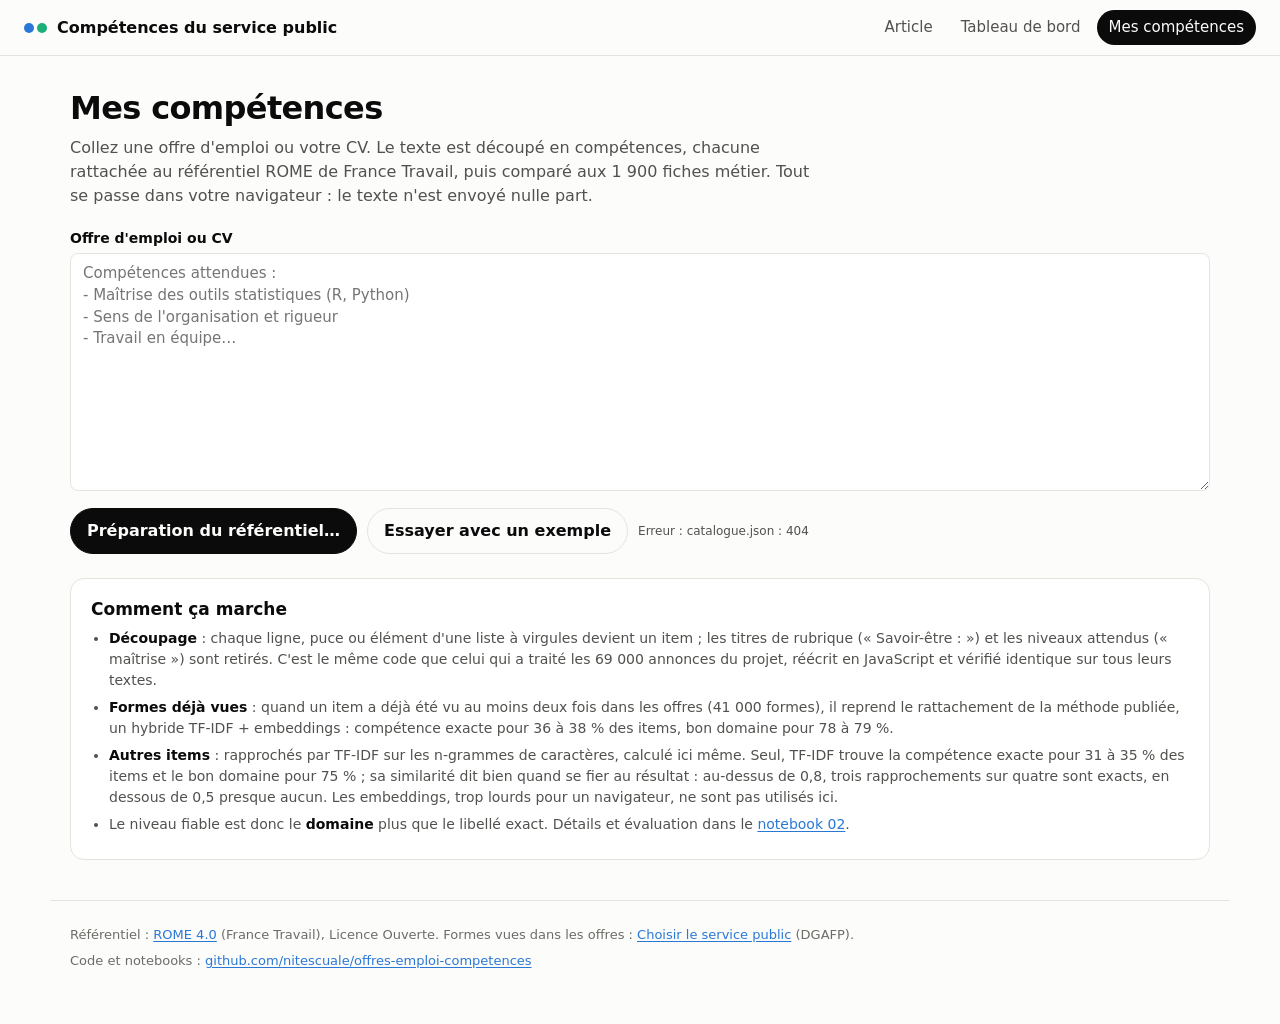
==== site/outil.html @ 9ccea57e "Site : article, tableau de bord par métier et territoire, outil « Mes compétences » (étape 7) Co-Aut" ====
<!doctype html>
<html lang="fr">
<head>
  <meta charset="utf-8">
  <meta name="viewport" content="width=device-width, initial-scale=1">
  <title>Mes compétences · Compétences du service public</title>
  <meta name="description" content="Collez une offre d'emploi ou votre CV : les compétences sont repérées et rattachées au référentiel ROME directement dans votre navigateur, avec les fiches métier les plus proches.">
  <link rel="icon" href="favicon.svg" type="image/svg+xml">
  <link rel="stylesheet" href="css/style.css">
  <link rel="stylesheet" href="css/outil.css">
</head>
<body>
  <header class="entete">
    <a class="marque" href="index.html"><span class="pastilles"><i style="background:var(--bleu)"></i><i style="background:var(--aqua)"></i></span><span class="titre">Compétences du service public</span></a>
    <nav>
      <a href="index.html">Article</a>
      <a href="tableau.html">Tableau de bord</a>
      <a href="outil.html" aria-current="page">Mes compétences</a>
    </nav>
  </header>

  <main class="outil">
    <div class="tete">
      <h1>Mes compétences</h1>
      <p class="discret">Collez une offre d'emploi ou votre CV. Le texte est découpé en compétences, chacune rattachée au référentiel ROME de France Travail, puis comparé aux <span id="nb-fiches">1 900</span> fiches métier. Tout se passe dans votre navigateur : le texte n'est envoyé nulle part.</p>
    </div>

    <form id="formulaire" class="saisie">
      <label for="texte">Offre d'emploi ou CV</label>
      <textarea id="texte" rows="10" placeholder="Compétences attendues :&#10;- Maîtrise des outils statistiques (R, Python)&#10;- Sens de l'organisation et rigueur&#10;- Travail en équipe…"></textarea>
      <div class="actions">
        <button class="bouton" type="submit" id="extraire" disabled>Préparation du référentiel…</button>
        <button class="bouton secondaire" type="button" id="exemple">Essayer avec un exemple</button>
        <span class="tres-petit discret" id="etat" aria-live="polite"></span>
      </div>
    </form>

    <div id="resultats" hidden>
      <p class="bilan" id="bilan" aria-live="polite"></p>
      <div class="grille">
        <section class="panneau">
          <h2>Compétences repérées</h2>
          <p class="sous-titre">Chaque ligne du texte et le libellé ROME le plus proche.</p>
          <div id="items"></div>
          <details id="details-incertains" class="incertains" hidden>
            <summary id="resume-incertains"></summary>
            <div id="incertains"></div>
          </details>
        </section>
        <div class="colonne">
          <section class="panneau">
            <h2>Par domaine</h2>
            <p class="sous-titre">Nombre de compétences repérées, hors rapprochements incertains.</p>
            <div id="domaines" class="barres"></div>
          </section>
          <section class="panneau">
            <h2>Fiches métier les plus proches</h2>
            <p class="sous-titre">Fiches ROME qui partagent le plus de compétences avec le texte, les plus rares comptant davantage. Les savoir-être demandés partout (rigueur, travail en équipe…) ne comptent pas.</p>
            <div id="fiches"></div>
          </section>
        </div>
      </div>
    </div>

    <section class="panneau methode">
      <h2>Comment ça marche</h2>
      <ul>
        <li><b>Découpage</b> : chaque ligne, puce ou élément d'une liste à virgules devient un item ; les titres de rubrique (« Savoir-être : ») et les niveaux attendus (« maîtrise ») sont retirés. C'est le même code que celui qui a traité les 69 000 annonces du projet, réécrit en JavaScript et vérifié identique sur tous leurs textes.</li>
        <li><b>Formes déjà vues</b> : quand un item a déjà été vu au moins deux fois dans les offres (<span id="nb-formes">41 000</span> formes), il reprend le rattachement de la méthode publiée, un hybride TF-IDF + embeddings : compétence exacte pour 36 à 38 % des items, bon domaine pour 78 à 79 %.</li>
        <li><b>Autres items</b> : rapprochés par TF-IDF sur les n-grammes de caractères, calculé ici même. Seul, TF-IDF trouve la compétence exacte pour 31 à 35 % des items et le bon domaine pour 75 % ; sa similarité dit bien quand se fier au résultat : au-dessus de 0,8, trois rapprochements sur quatre sont exacts, en dessous de 0,5 presque aucun. Les embeddings, trop lourds pour un navigateur, ne sont pas utilisés ici.</li>
        <li>Le niveau fiable est donc le <b>domaine</b> plus que le libellé exact. Détails et évaluation dans le <a href="https://github.com/nitescuale/offres-emploi-competences/blob/main/notebooks/02_competences.ipynb">notebook 02</a>.</li>
      </ul>
    </section>
  </main>

  <footer class="pied">
    <p>Référentiel : <a href="https://www.data.gouv.fr/datasets/repertoire-operationnel-des-metiers-et-des-emplois-rome">ROME 4.0</a> (France Travail), Licence Ouverte. Formes vues dans les offres : <a href="https://www.data.gouv.fr/datasets/les-offres-diffusees-sur-choisir-le-service-public">Choisir le service public</a> (DGAFP).</p>
    <p>Code et notebooks : <a href="https://github.com/nitescuale/offres-emploi-competences">github.com/nitescuale/offres-emploi-competences</a></p>
  </footer>

  <script src="js/commun.js"></script>
  <script src="js/outil.js"></script>
</body>
</html>
---- site/css/style.css ----
/* Quelles compétences demande le service public ? Feuille de style commune aux pages du site. */

:root {
  --fond: #fcfcfb;
  --surface: #ffffff;
  --surface-2: #f4f3ef;
  --texte: #0b0b0b;
  --texte-2: #52514e;
  --texte-3: #6e6c67;
  --grille: #e4e3df;
  --bleu: #2a78d6;
  --orange: #eb6834;
  --aqua: #1baf7a;
  --rouge: #c8402a;
  --bleu-pale: #cde2fb;
  --alerte-fond: #fdf0e8;
  --alerte-texte: #8a3a16;
  --rayon: 10px;
  --ombre: 0 1px 2px rgba(11, 11, 11, 0.06), 0 4px 16px rgba(11, 11, 11, 0.06);
  --entete: rgba(252, 252, 251, 0.92);
  --sans: system-ui, -apple-system, "Segoe UI", Roboto, "Helvetica Neue", Arial, sans-serif;
  --serif: "Iowan Old Style", "Charter", "Source Serif Pro", Georgia, "Times New Roman", serif;
  color-scheme: light;
}

/* Mode sombre : mêmes teintes, pas d'inversion automatique (palette de référence, pas sombres) */
@media (prefers-color-scheme: dark) {
  :root {
    --fond: #121211;
    --surface: #1a1a19;
    --surface-2: #242422;
    --texte: #f0efec;
    --texte-2: #c3c2b7;
    --texte-3: #9a988f;
    --grille: #33332f;
    --bleu: #3987e5;
    --orange: #d95926;
    --aqua: #199e70;
    --rouge: #e66767;
    --bleu-pale: #1c3557;
    --alerte-fond: #3a2418;
    --alerte-texte: #f2b797;
    --ombre: 0 1px 2px rgba(0, 0, 0, 0.4), 0 4px 16px rgba(0, 0, 0, 0.3);
    --entete: rgba(18, 18, 17, 0.92);
    color-scheme: dark;
  }
}

* { box-sizing: border-box; }
html { -webkit-text-size-adjust: 100%; }
body {
  margin: 0;
  background: var(--fond);
  color: var(--texte);
  font-family: var(--sans);
  font-size: 16px;
  line-height: 1.5;
}
a { color: var(--bleu); text-underline-offset: 2px; }
a:hover { text-decoration-thickness: 2px; }
[hidden] { display: none !important; }

/* En-tête */
.entete {
  position: sticky;
  top: 0;
  z-index: 1000;
  display: flex;
  align-items: center;
  gap: 24px;
  padding: 0 24px;
  height: 56px;
  background: var(--entete);
  backdrop-filter: blur(8px);
  border-bottom: 1px solid var(--grille);
}
.entete .marque { display: flex; align-items: center; gap: 10px; font-weight: 700; color: var(--texte); text-decoration: none; white-space: nowrap; }
.entete .marque .pastilles { display: inline-flex; gap: 3px; }
.entete .marque .pastilles i { width: 10px; height: 10px; border-radius: 50%; display: block; }
.entete nav { display: flex; gap: 4px; margin-left: auto; }
.entete nav a { padding: 6px 12px; border-radius: 999px; color: var(--texte-2); text-decoration: none; font-size: 15px; white-space: nowrap; }
.entete nav a:hover { background: var(--surface-2); color: var(--texte); }
.entete nav a[aria-current="page"] { background: var(--texte); color: var(--fond); }
@media (max-width: 760px) {
  .entete { padding: 0 16px; gap: 12px; }
  .entete .marque .titre { display: none; }
  .entete nav { overflow-x: auto; }
  .entete nav a { padding: 6px 8px; font-size: 13px; }
}

/* Éléments communs */
.etiquette { font-size: 12px; font-weight: 600; letter-spacing: 0.06em; text-transform: uppercase; color: var(--texte-3); }
.chiffre { font-variant-numeric: tabular-nums; }
.discret { color: var(--texte-2); }
.petit { font-size: 14px; }
.tres-petit { font-size: 12px; }

.bouton {
  display: inline-flex;
  align-items: center;
  justify-content: center;
  gap: 8px;
  padding: 10px 16px;
  border: 1px solid var(--texte);
  border-radius: 999px;
  background: var(--texte);
  color: var(--fond);
  font: inherit;
  font-weight: 600;
  text-decoration: none;
  cursor: pointer;
}
.bouton:hover { opacity: 0.88; }
.bouton.secondaire { background: transparent; color: var(--texte); border-color: var(--grille); }
.bouton.secondaire:hover { background: var(--surface-2); opacity: 1; }
.bouton:disabled { opacity: 0.5; cursor: wait; }

label { display: block; font-size: 14px; font-weight: 600; margin-bottom: 4px; }
input, select, textarea {
  width: 100%;
  padding: 9px 12px;
  border: 1px solid var(--grille);
  border-radius: 8px;
  background: var(--surface);
  color: var(--texte);
  font: inherit;
  font-size: 15px;
}
input:focus, select:focus, textarea:focus { outline: 2px solid var(--bleu); outline-offset: -1px; border-color: transparent; }

.panneau { background: var(--surface); border: 1px solid var(--grille); border-radius: 14px; padding: 18px 20px; }
.panneau h2 { font-size: 17px; margin: 0 0 2px; }
.panneau .sous-titre { font-size: 13px; color: var(--texte-2); margin: 0 0 14px; }
.alerte { padding: 10px 12px; border-radius: 8px; background: var(--alerte-fond); color: var(--alerte-texte); font-size: 14px; }

/* Barres horizontales : une piste grise, un remplissage, la valeur à droite */
.barres { display: grid; gap: 7px; }
.barre { display: grid; grid-template-columns: minmax(0, 1fr) 120px 52px; align-items: center; gap: 10px; font-size: 14px; }
.barre .nom { overflow: hidden; text-overflow: ellipsis; white-space: nowrap; }
.barre .nom small { display: block; color: var(--texte-3); font-size: 12px; overflow: hidden; text-overflow: ellipsis; }
.barre .piste { height: 10px; background: var(--surface-2); border-radius: 4px; position: relative; overflow: hidden; }
.barre .remplissage { position: absolute; top: 0; bottom: 0; left: 0; border-radius: 0 4px 4px 0; background: var(--bleu); }
.barre .valeur { font-variant-numeric: tabular-nums; text-align: right; color: var(--texte-2); }
@media (max-width: 520px) { .barre { grid-template-columns: minmax(0, 1fr) 64px 48px; } }

/* Info-bulle des graphiques */
.bulle {
  position: fixed;
  z-index: 2000;
  pointer-events: none;
  padding: 8px 10px;
  border-radius: 8px;
  background: var(--surface);
  border: 1px solid var(--grille);
  box-shadow: var(--ombre);
  font-size: 13px;
  line-height: 1.4;
  max-width: 260px;
}
.bulle b { font-variant-numeric: tabular-nums; }

.pied { max-width: 1180px; margin: 0 auto; padding: 24px 20px 48px; border-top: 1px solid var(--grille); }
.pied p { font-size: 13px; color: var(--texte-3); margin: 0 0 6px; }
---- site/css/outil.css ----
/* Outil « Mes compétences » */

.outil { max-width: 1180px; margin: 0 auto; padding: 28px 20px 40px; }
.tete h1 { font-size: 32px; letter-spacing: -0.02em; margin: 0 0 4px; }
.tete p { margin: 0 0 20px; max-width: 760px; }

.saisie textarea { resize: vertical; min-height: 180px; line-height: 1.45; }
.saisie .actions { display: flex; flex-wrap: wrap; align-items: center; gap: 10px; margin-top: 10px; }
.bilan { font-weight: 600; margin: 24px 0 12px; scroll-margin-top: 72px; }

.grille { display: grid; grid-template-columns: minmax(0, 1.3fr) minmax(0, 1fr); gap: 16px; margin-bottom: 16px; align-items: start; }
.colonne { display: grid; gap: 16px; }
@media (max-width: 900px) { .grille { grid-template-columns: minmax(0, 1fr); } }

.item { display: grid; grid-template-columns: minmax(0, 1fr) minmax(0, 1.2fr); gap: 12px; padding: 9px 0; border-bottom: 1px solid var(--grille); font-size: 14px; }
.item:last-child { border-bottom: 0; }
.item .source { color: var(--texte-2); }
.item .cible b { display: block; font-weight: 600; }
.item .cible small { display: block; color: var(--texte-3); font-size: 12px; }
@media (max-width: 560px) { .item { grid-template-columns: 1fr; gap: 2px; } }

.badge { display: inline-block; margin-top: 4px; padding: 1px 8px; border-radius: 999px; font-size: 11px; font-weight: 600; background: var(--surface-2); color: var(--texte-2); }
.badge.vue::before, .badge.proche::before, .badge.approx::before, .badge.incertain::before { content: ""; display: inline-block; width: 7px; height: 7px; border-radius: 50%; margin-right: 5px; vertical-align: 0; }
.badge.vue::before { background: var(--bleu); }
.badge.proche::before { background: var(--aqua); }
.badge.approx::before { background: var(--orange); }
.badge.incertain::before { background: var(--texte-3); }

.badge.transversale { background: transparent; border: 1px solid var(--grille); margin-left: 4px; }
.incertains { margin-top: 12px; font-size: 14px; }
.incertains summary { cursor: pointer; color: var(--bleu); }

.fiche { padding: 10px 0; border-bottom: 1px solid var(--grille); }
.fiche:last-child { border-bottom: 0; }
.fiche h3 { font-size: 15px; margin: 0 0 4px; }
.fiche p { margin: 0 0 4px; }
.fiche-code { display: inline-block; font-size: 12px; font-weight: 700; padding: 1px 8px; border-radius: 999px; background: var(--surface-2); margin-right: 6px; }
.manquantes { font-size: 14px; margin-top: 6px; }
.manquantes summary { cursor: pointer; color: var(--bleu); }
.manquantes ul { margin: 6px 0 0; padding-left: 18px; }

.methode { margin-top: 24px; }
.methode ul { margin: 6px 0 0; padding-left: 18px; font-size: 14px; color: var(--texte-2); }
.methode li { margin-bottom: 6px; }
.methode b { color: var(--texte); }
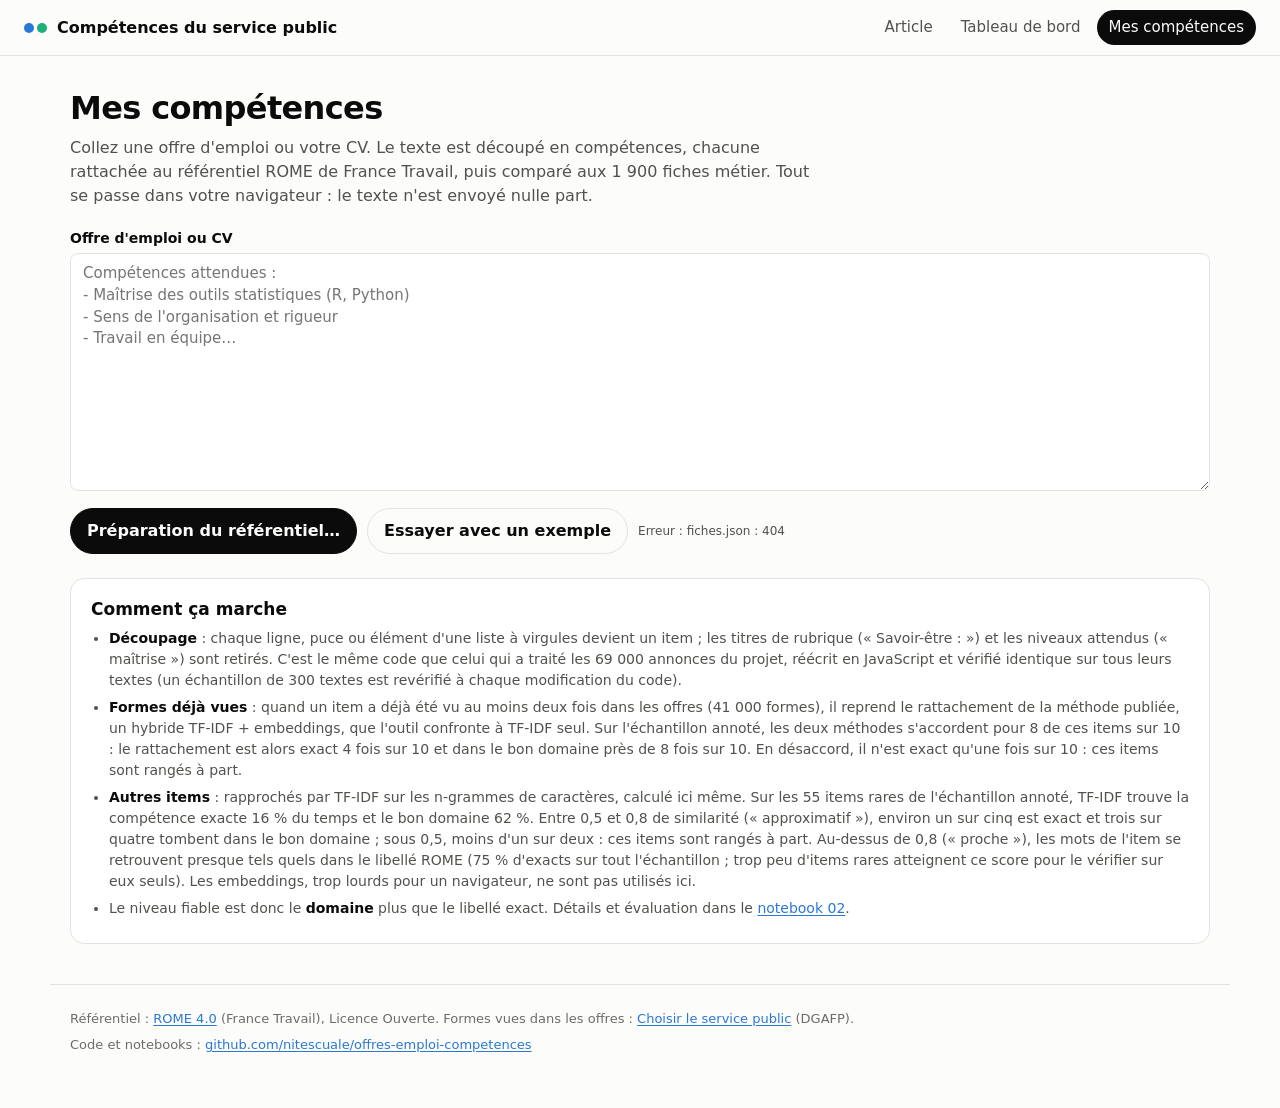
==== commit 15b29e34: "Site : corrections de relecture (étiquettes de confiance de l'outil, identifiants de métier stables," ====
--- a/site/outil.html
+++ b/site/outil.html
@@ -65,9 +65,9 @@
     <section class="panneau methode">
       <h2>Comment ça marche</h2>
       <ul>
-        <li><b>Découpage</b> : chaque ligne, puce ou élément d'une liste à virgules devient un item ; les titres de rubrique (« Savoir-être : ») et les niveaux attendus (« maîtrise ») sont retirés. C'est le même code que celui qui a traité les 69 000 annonces du projet, réécrit en JavaScript et vérifié identique sur tous leurs textes.</li>
-        <li><b>Formes déjà vues</b> : quand un item a déjà été vu au moins deux fois dans les offres (<span id="nb-formes">41 000</span> formes), il reprend le rattachement de la méthode publiée, un hybride TF-IDF + embeddings : compétence exacte pour 36 à 38 % des items, bon domaine pour 78 à 79 %.</li>
-        <li><b>Autres items</b> : rapprochés par TF-IDF sur les n-grammes de caractères, calculé ici même. Seul, TF-IDF trouve la compétence exacte pour 31 à 35 % des items et le bon domaine pour 75 % ; sa similarité dit bien quand se fier au résultat : au-dessus de 0,8, trois rapprochements sur quatre sont exacts, en dessous de 0,5 presque aucun. Les embeddings, trop lourds pour un navigateur, ne sont pas utilisés ici.</li>
+        <li><b>Découpage</b> : chaque ligne, puce ou élément d'une liste à virgules devient un item ; les titres de rubrique (« Savoir-être : ») et les niveaux attendus (« maîtrise ») sont retirés. C'est le même code que celui qui a traité les 69 000 annonces du projet, réécrit en JavaScript et vérifié identique sur tous leurs textes (un échantillon de 300 textes est revérifié à chaque modification du code).</li>
+        <li><b>Formes déjà vues</b> : quand un item a déjà été vu au moins deux fois dans les offres (<span id="nb-formes">41 000</span> formes), il reprend le rattachement de la méthode publiée, un hybride TF-IDF + embeddings, que l'outil confronte à TF-IDF seul. Sur l'échantillon annoté, les deux méthodes s'accordent pour 8 de ces items sur 10 : le rattachement est alors exact 4 fois sur 10 et dans le bon domaine près de 8 fois sur 10. En désaccord, il n'est exact qu'une fois sur 10 : ces items sont rangés à part.</li>
+        <li><b>Autres items</b> : rapprochés par TF-IDF sur les n-grammes de caractères, calculé ici même. Sur les 55 items rares de l'échantillon annoté, TF-IDF trouve la compétence exacte 16 % du temps et le bon domaine 62 %. Entre 0,5 et 0,8 de similarité (« approximatif »), environ un sur cinq est exact et trois sur quatre tombent dans le bon domaine ; sous 0,5, moins d'un sur deux : ces items sont rangés à part. Au-dessus de 0,8 (« proche »), les mots de l'item se retrouvent presque tels quels dans le libellé ROME (75 % d'exacts sur tout l'échantillon ; trop peu d'items rares atteignent ce score pour le vérifier sur eux seuls). Les embeddings, trop lourds pour un navigateur, ne sont pas utilisés ici.</li>
         <li>Le niveau fiable est donc le <b>domaine</b> plus que le libellé exact. Détails et évaluation dans le <a href="https://github.com/nitescuale/offres-emploi-competences/blob/main/notebooks/02_competences.ipynb">notebook 02</a>.</li>
       </ul>
     </section>
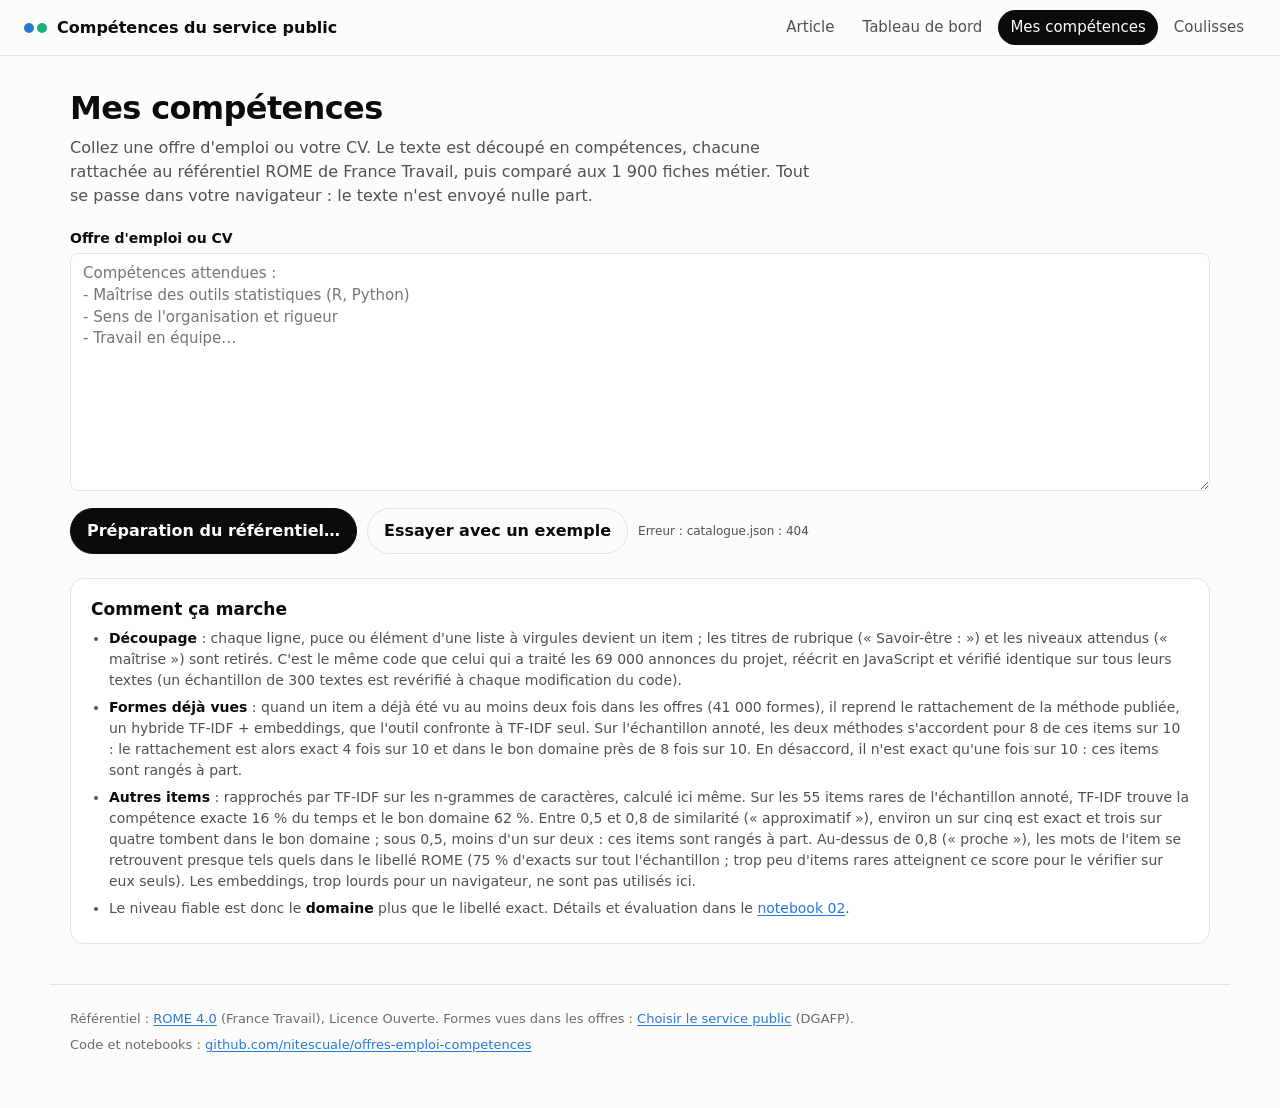
==== commit 0c7983f8: "Suivi : contrôles quotidiens des données, dérive des compétences, page Coulisses (étape 8) Workflow " ====
--- a/site/outil.html
+++ b/site/outil.html
@@ -16,6 +16,7 @@
       <a href="index.html">Article</a>
       <a href="tableau.html">Tableau de bord</a>
       <a href="outil.html" aria-current="page">Mes compétences</a>
+      <a href="suivi.html">Coulisses</a>
     </nav>
   </header>
 
